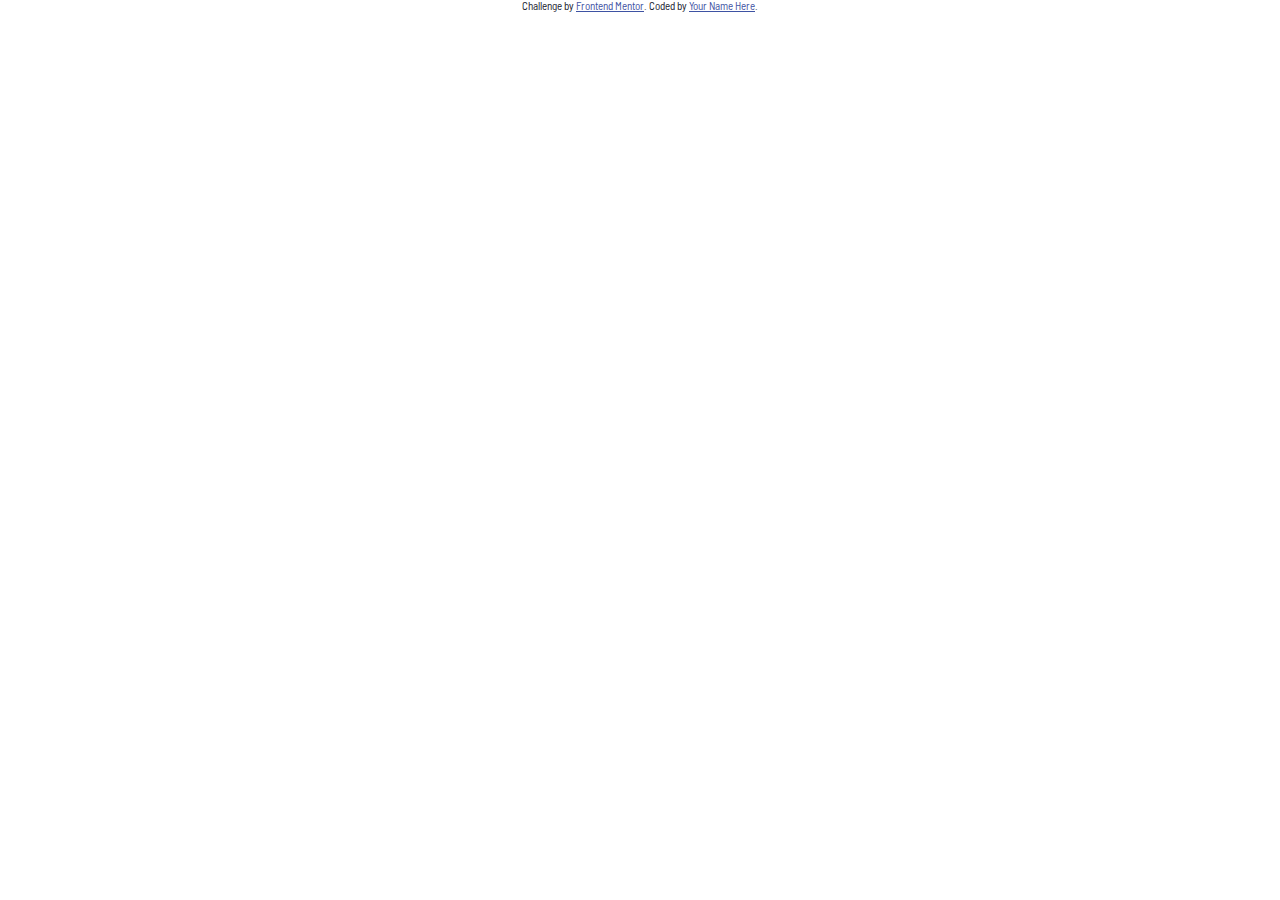
==== index.html @ f8073573 "Setting project files." ====
<!DOCTYPE html>
<html lang="en">
  <head>
    <meta charset="UTF-8" />
    <meta name="viewport" content="width=device-width, initial-scale=1.0" />
    <!-- displays site properly based on user's device -->

    <link
      rel="icon"
      type="image/png"
      sizes="32x32"
      href="./images/favicon-32x32.png"
    />

    <link rel="stylesheet" href="css/styles.css" />
    <link rel="stylesheet" href="css/normalize.css" />

    <link rel="preconnect" href="https://fonts.googleapis.com" />
    <link rel="preconnect" href="https://fonts.gstatic.com" crossorigin />
    <link
      href="https://fonts.googleapis.com/css2?family=Barlow+Semi+Condensed:wght@500;600&display=swap"
      rel="stylesheet"
    />

    <title>Frontend Mentor | [Challenge Name Here]</title>
  </head>
  <body>
    <div class="attribution">
      Challenge by
      <a href="https://www.frontendmentor.io?ref=challenge" target="_blank"
        >Frontend Mentor</a
      >. Coded by <a href="#">Your Name Here</a>.
    </div>
  </body>
</html>
---- css/styles.css ----
:root {
  --color-violet: #7541c8;
  --color-grey: #48556a;
  --color-dark: #19212e;
  --color-shadow: #cfcfcf;
  --color-background: #ecf2f8;
}

*,
*::before,
*::after {
  box-sizing: border-box;
}

/* Typography */
html {
  font-size: 62.5%;
}

body {
  font-family: "Barlow Semi Condensed", Arial, Helvetica, sans-serif;
  font-size: 1.3rem;
  color: var(--color-dark);
}

h1 {
  font-weight: 600;
}

/* Attributions */
.attribution {
  font-size: 11px;
  text-align: center;
}

.attribution a {
  color: hsl(228, 45%, 44%);
}
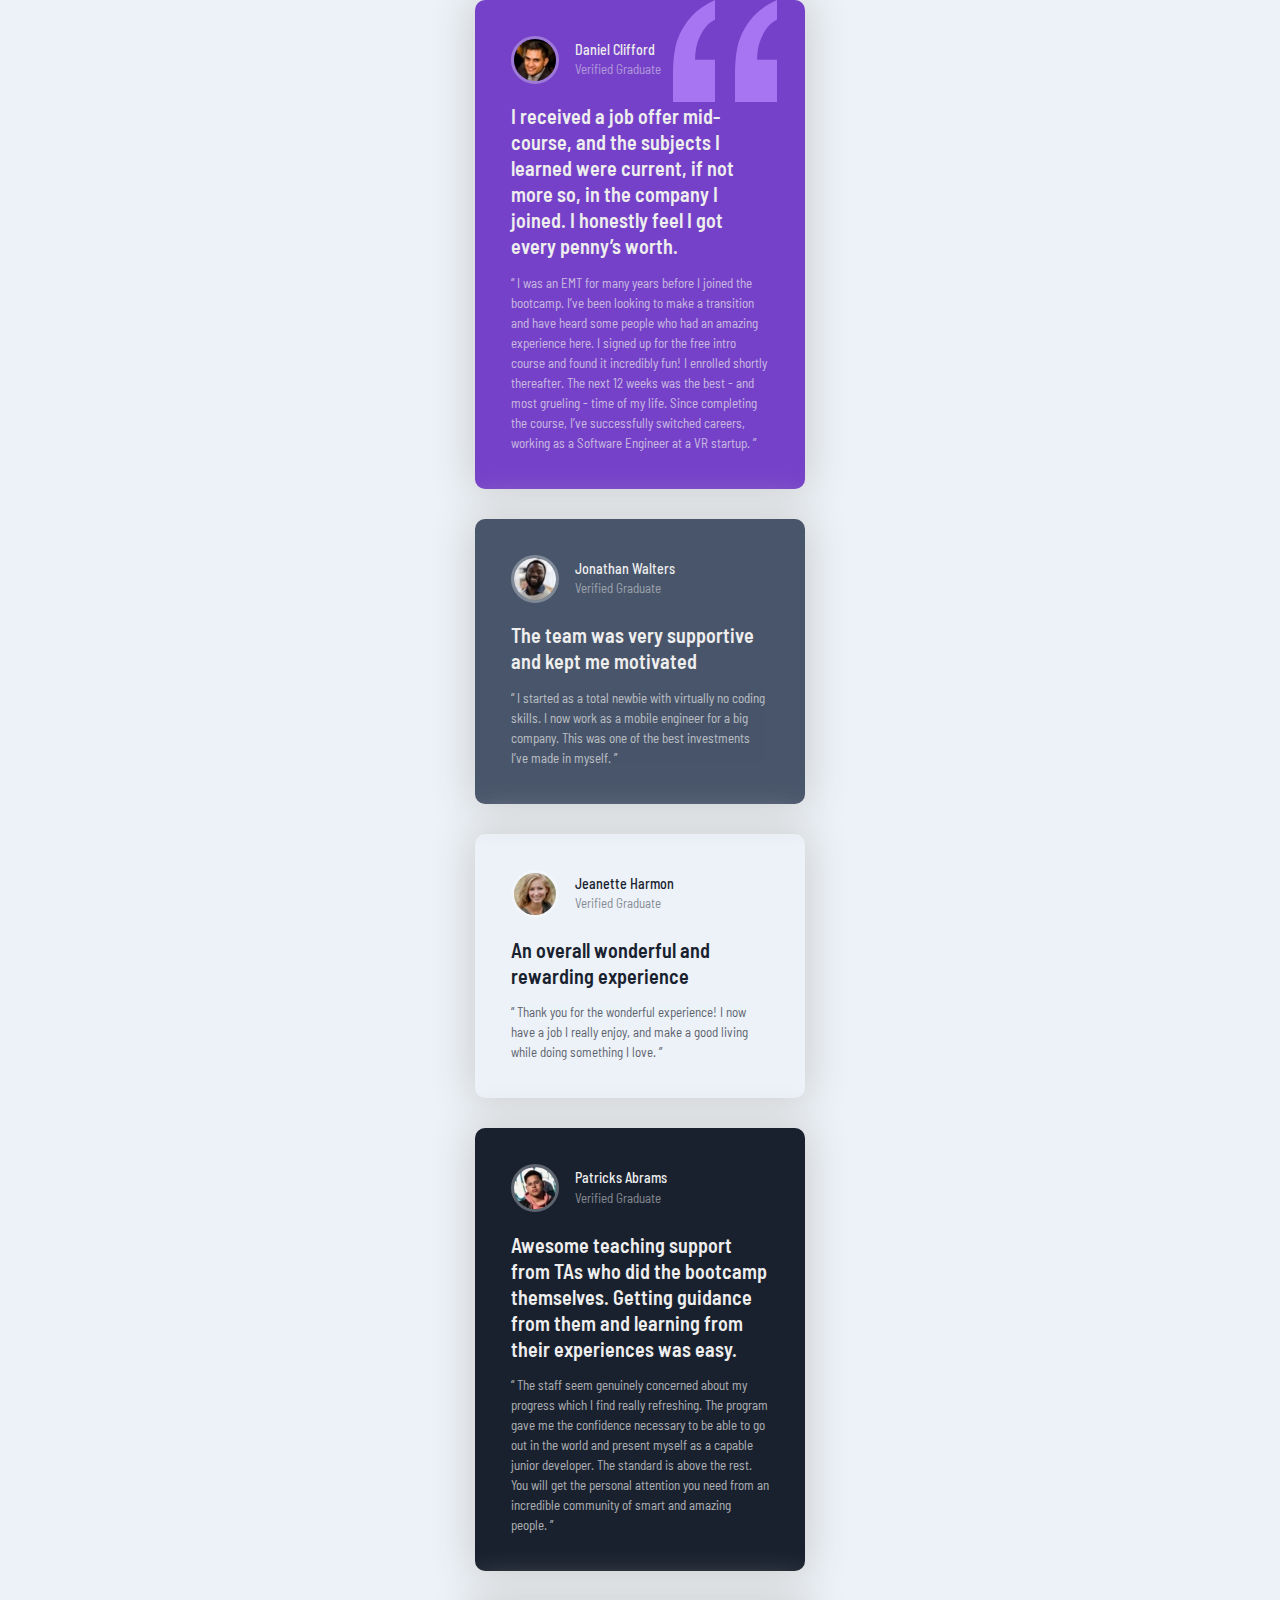
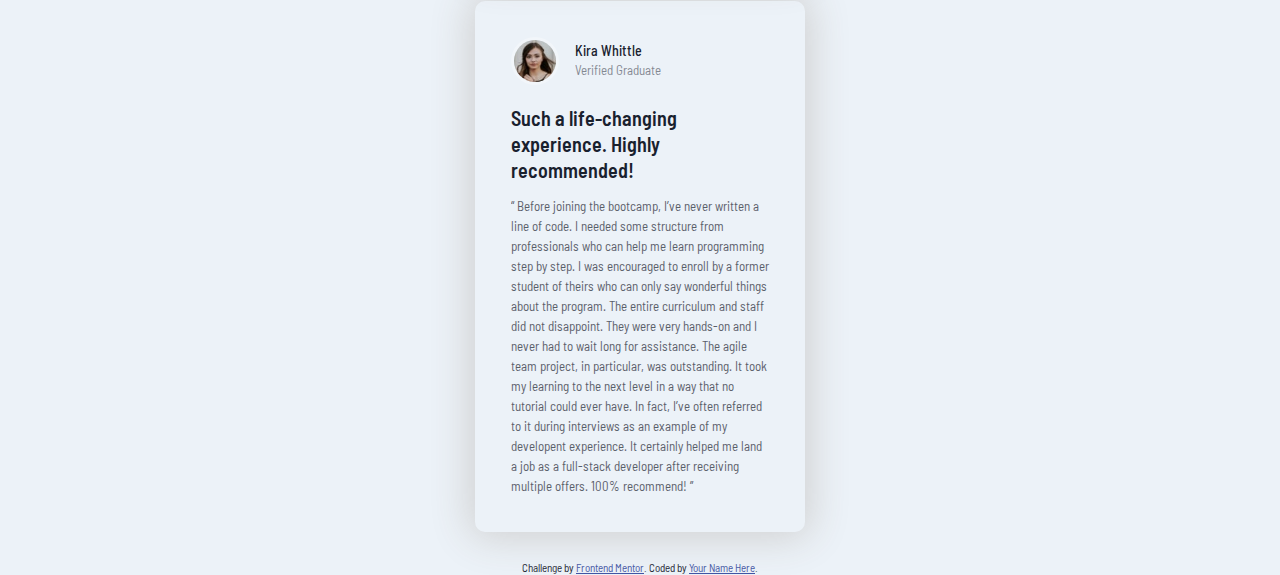
==== commit 0acc06c0: "Updating the mobile version of the project." ====
--- a/index.html
+++ b/index.html
@@ -12,8 +12,8 @@
       href="./images/favicon-32x32.png"
     />
 
+    <link rel="stylesheet" href="css/normalize.css" />
     <link rel="stylesheet" href="css/styles.css" />
-    <link rel="stylesheet" href="css/normalize.css" />
 
     <link rel="preconnect" href="https://fonts.googleapis.com" />
     <link rel="preconnect" href="https://fonts.gstatic.com" crossorigin />
@@ -25,6 +25,168 @@
     <title>Frontend Mentor | [Challenge Name Here]</title>
   </head>
   <body>
+    <div>
+      <section class="card card-quoted card--violet card--light-text">
+        <img
+          src="images/bg-pattern-quotation.svg"
+          alt="open quotation"
+          class="card__quotation"
+        />
+        <header class="media">
+          <img
+            src="images/image-daniel.jpg"
+            alt="image of graduate"
+            class="media__image"
+          />
+          <div class="media__body">
+            <h2 class="media__name">Daniel Clifford</h2>
+            <p class="media__title">Verified Graduate</p>
+          </div>
+        </header>
+        <div class="card__body">
+          <h1 class="card__title">
+            I received a job offer mid-course, and the subjects I learned were
+            current, if not more so, in the company I joined. I honestly feel I
+            got every penny’s worth.
+          </h1>
+          <p class="card__text">
+            I was an EMT for many years before I joined the bootcamp. I’ve been
+            looking to make a transition and have heard some people who had an
+            amazing experience here. I signed up for the free intro course and
+            found it incredibly fun! I enrolled shortly thereafter. The next 12
+            weeks was the best - and most grueling - time of my life. Since
+            completing the course, I’ve successfully switched careers, working
+            as a Software Engineer at a VR startup.
+          </p>
+        </div>
+      </section>
+      <section class="card card--grey card--light-text">
+        <img
+          src="images/bg-pattern-quotation.svg"
+          alt="open quotation"
+          class="card__quotation"
+        />
+        <header class="media">
+          <img
+            src="images/image-jonathan.jpg"
+            alt="image of graduate"
+            class="media__image"
+          />
+          <div class="media__body">
+            <h2 class="media__name">Jonathan Walters</h2>
+            <p class="media__title">Verified Graduate</p>
+          </div>
+        </header>
+        <div class="card__body">
+          <h1 class="card__title">
+            The team was very supportive and kept me motivated
+          </h1>
+          <p class="card__text">
+            I started as a total newbie with virtually no coding skills. I now
+            work as a mobile engineer for a big company. This was one of the
+            best investments I’ve made in myself.
+          </p>
+        </div>
+      </section>
+      <section class="card">
+        <img
+          src="images/bg-pattern-quotation.svg"
+          alt="open quotation"
+          class="card__quotation"
+        />
+        <header class="media">
+          <img
+            src="images/image-jeanette.jpg"
+            alt="image of graduate"
+            class="media__image"
+          />
+          <div class="media__body">
+            <h2 class="media__name">Jeanette Harmon</h2>
+            <p class="media__title">Verified Graduate</p>
+          </div>
+        </header>
+        <div class="card__body">
+          <h1 class="card__title">
+            An overall wonderful and rewarding experience
+          </h1>
+          <p class="card__text">
+            Thank you for the wonderful experience! I now have a job I really
+            enjoy, and make a good living while doing something I love.
+          </p>
+        </div>
+      </section>
+      <section class="card card--dark card--light-text">
+        <img
+          src="images/bg-pattern-quotation.svg"
+          alt="open quotation"
+          class="card__quotation"
+        />
+        <header class="media">
+          <img
+            src="images/image-patrick.jpg"
+            alt="image of graduate"
+            class="media__image"
+          />
+          <div class="media__body">
+            <h2 class="media__name">Patricks Abrams</h2>
+            <p class="media__title">Verified Graduate</p>
+          </div>
+        </header>
+        <div class="card__body">
+          <h1 class="card__title">
+            Awesome teaching support from TAs who did the bootcamp themselves.
+            Getting guidance from them and learning from their experiences was
+            easy.
+          </h1>
+          <p class="card__text">
+            The staff seem genuinely concerned about my progress which I find
+            really refreshing. The program gave me the confidence necessary to
+            be able to go out in the world and present myself as a capable
+            junior developer. The standard is above the rest. You will get the
+            personal attention you need from an incredible community of smart
+            and amazing people.
+          </p>
+        </div>
+      </section>
+      <section class="card">
+        <img
+          src="images/bg-pattern-quotation.svg"
+          alt="open quotation"
+          class="card__quotation"
+        />
+        <header class="media">
+          <img
+            src="images/image-kira.jpg"
+            alt="image of graduate"
+            class="media__image"
+          />
+          <div class="media__body">
+            <h2 class="media__name">Kira Whittle</h2>
+            <p class="media__title">Verified Graduate</p>
+          </div>
+        </header>
+        <div class="card__body">
+          <h1 class="card__title">
+            Such a life-changing experience. Highly recommended!
+          </h1>
+          <p class="card__text">
+            Before joining the bootcamp, I’ve never written a line of code. I
+            needed some structure from professionals who can help me learn
+            programming step by step. I was encouraged to enroll by a former
+            student of theirs who can only say wonderful things about the
+            program. The entire curriculum and staff did not disappoint. They
+            were very hands-on and I never had to wait long for assistance. The
+            agile team project, in particular, was outstanding. It took my
+            learning to the next level in a way that no tutorial could ever
+            have. In fact, I’ve often referred to it during interviews as an
+            example of my developent experience. It certainly helped me land a
+            job as a full-stack developer after receiving multiple offers. 100%
+            recommend!
+          </p>
+        </div>
+      </section>
+    </div>
+
     <div class="attribution">
       Challenge by
       <a href="https://www.frontendmentor.io?ref=challenge" target="_blank"
--- a/css/styles.css
+++ b/css/styles.css
@@ -15,6 +15,7 @@
 /* Typography */
 html {
   font-size: 62.5%;
+  background-color: var(--color-background);
 }
 
 body {
@@ -24,7 +25,94 @@
 }
 
 h1 {
+  font-size: 2rem;
   font-weight: 600;
+}
+
+h2 {
+  font-size: 1.4rem;
+  font-weight: 500;
+}
+
+/* Media */
+.media {
+  display: flex;
+  flex-wrap: wrap;
+}
+
+.media__image {
+  width: 48px;
+  border-radius: 50px;
+  border: 3px solid #ffffff4d;
+  align-self: flex-start; /* Prevents image from stretching to fill up the container */
+  margin-right: 1.6rem;
+}
+
+.media__name {
+  margin: 0.6rem 0 0.4rem;
+}
+
+.media__title {
+  margin-top: 0;
+  opacity: 0.5;
+}
+
+/* Card */
+.card {
+  padding: 3.6rem;
+  box-shadow: 0 0 40px 5px var(--color-shadow);
+  width: 90%;
+  max-width: 330px;
+  margin: 0 auto 3rem;
+  border-radius: 10px;
+  overflow: hidden;
+  position: relative;
+}
+
+.card__quotation {
+  position: absolute;
+  top: 0;
+  left: 60%;
+  opacity: 0;
+}
+
+.card-quoted .card__quotation {
+  opacity: 1;
+}
+
+.card__text::before {
+  content: open-quote;
+}
+
+.card__text::after {
+  content: close-quote;
+}
+
+.card__body {
+  position: relative;
+  line-height: 2em;
+}
+
+.card__body p {
+  opacity: 70%;
+  line-height: 2rem;
+  margin-bottom: 0;
+}
+
+.card--violet {
+  background-color: var(--color-violet);
+}
+
+.card--grey {
+  background-color: var(--color-grey);
+}
+
+.card--dark {
+  background-color: var(--color-dark);
+}
+
+.card--light-text {
+  color: #eeeeee;
 }
 
 /* Attributions */
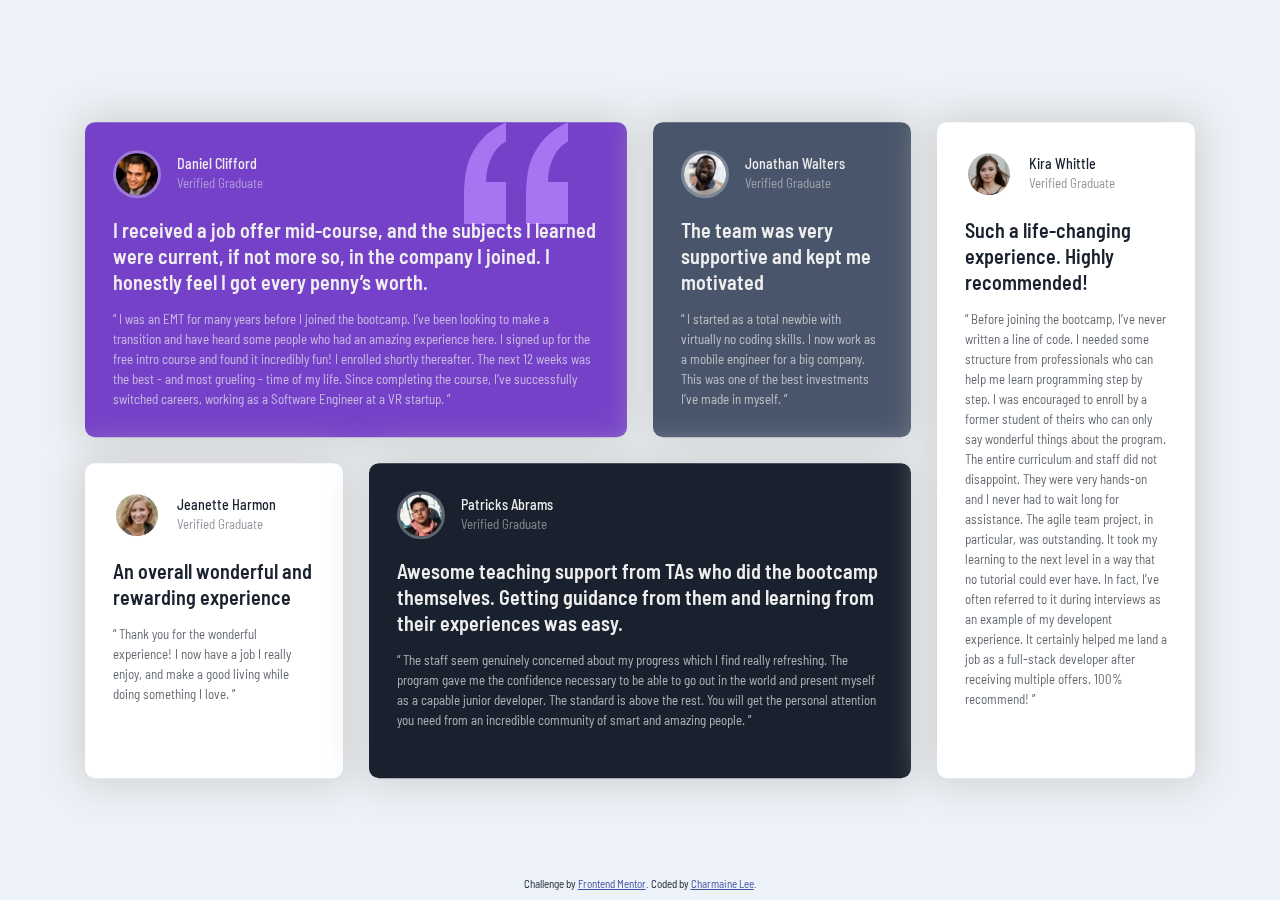
==== commit 2aed199e: "Updating the desktop version of the webpage." ====
--- a/index.html
+++ b/index.html
@@ -22,11 +22,11 @@
       rel="stylesheet"
     />
 
-    <title>Frontend Mentor | [Challenge Name Here]</title>
+    <title>Frontend Mentor | Testimonial Grid Challenge</title>
   </head>
   <body>
-    <div>
-      <section class="card card-quoted card--violet card--light-text">
+    <div class="testimonial-grid">
+      <section class="card card-1 card-quoted card--violet card--light-text">
         <img
           src="images/bg-pattern-quotation.svg"
           alt="open quotation"
@@ -60,7 +60,7 @@
           </p>
         </div>
       </section>
-      <section class="card card--grey card--light-text">
+      <section class="card card-2 card--grey card--light-text">
         <img
           src="images/bg-pattern-quotation.svg"
           alt="open quotation"
@@ -88,7 +88,7 @@
           </p>
         </div>
       </section>
-      <section class="card">
+      <section class="card card-3">
         <img
           src="images/bg-pattern-quotation.svg"
           alt="open quotation"
@@ -115,7 +115,7 @@
           </p>
         </div>
       </section>
-      <section class="card card--dark card--light-text">
+      <section class="card card-4 card--dark card--light-text">
         <img
           src="images/bg-pattern-quotation.svg"
           alt="open quotation"
@@ -148,7 +148,7 @@
           </p>
         </div>
       </section>
-      <section class="card">
+      <section class="card card-5">
         <img
           src="images/bg-pattern-quotation.svg"
           alt="open quotation"
@@ -191,7 +191,10 @@
       Challenge by
       <a href="https://www.frontendmentor.io?ref=challenge" target="_blank"
         >Frontend Mentor</a
-      >. Coded by <a href="#">Your Name Here</a>.
+      >. Coded by
+      <a href="https://www.frontendmentor.io/profile/charmainelhm"
+        >Charmaine Lee</a
+      >.
     </div>
   </body>
 </html>
--- a/css/styles.css
+++ b/css/styles.css
@@ -60,10 +60,8 @@
 /* Card */
 .card {
   padding: 3.6rem;
+  background-color: white;
   box-shadow: 0 0 40px 5px var(--color-shadow);
-  width: 90%;
-  max-width: 330px;
-  margin: 0 auto 3rem;
   border-radius: 10px;
   overflow: hidden;
   position: relative;
@@ -115,6 +113,63 @@
   color: #eeeeee;
 }
 
+@media screen and (min-width: 1024px) {
+  .card {
+    padding: 2.8rem;
+  }
+
+  .card__quotation {
+    left: 70%;
+  }
+
+  .card-1 {
+    grid-area: card-1;
+  }
+
+  .card-2 {
+    grid-area: card-2;
+  }
+
+  .card-3 {
+    grid-area: card-3;
+  }
+
+  .card-4 {
+    grid-area: card-4;
+  }
+
+  .card-5 {
+    grid-area: card-5;
+  }
+}
+
+/* Testiomonial Grid */
+.testimonial-grid {
+  display: grid;
+  grid-row-gap: 2em;
+  width: 90%;
+  max-width: 330px;
+  margin: 3rem auto;
+}
+
+@media screen and (min-width: 1024px) {
+  .testimonial-grid {
+    width: 90%;
+    max-width: 1110px;
+    grid-template-columns: repeat(4, 1fr);
+    grid-template-rows: repeat(2, 1fr);
+    grid-template-areas:
+      "card-1 card-1 card-2 card-5"
+      "card-3 card-4 card-4 card-5";
+    grid-gap: 2em;
+    margin: 0;
+    position: fixed;
+    left: 50%;
+    top: 50%;
+    transform: translate(-50%, -50%);
+  }
+}
+
 /* Attributions */
 .attribution {
   font-size: 11px;
@@ -124,3 +179,11 @@
 .attribution a {
   color: hsl(228, 45%, 44%);
 }
+
+@media screen and (min-width: 1024px) {
+  .attribution {
+    position: fixed;
+    width: 100%;
+    bottom: 1%;
+  }
+}
